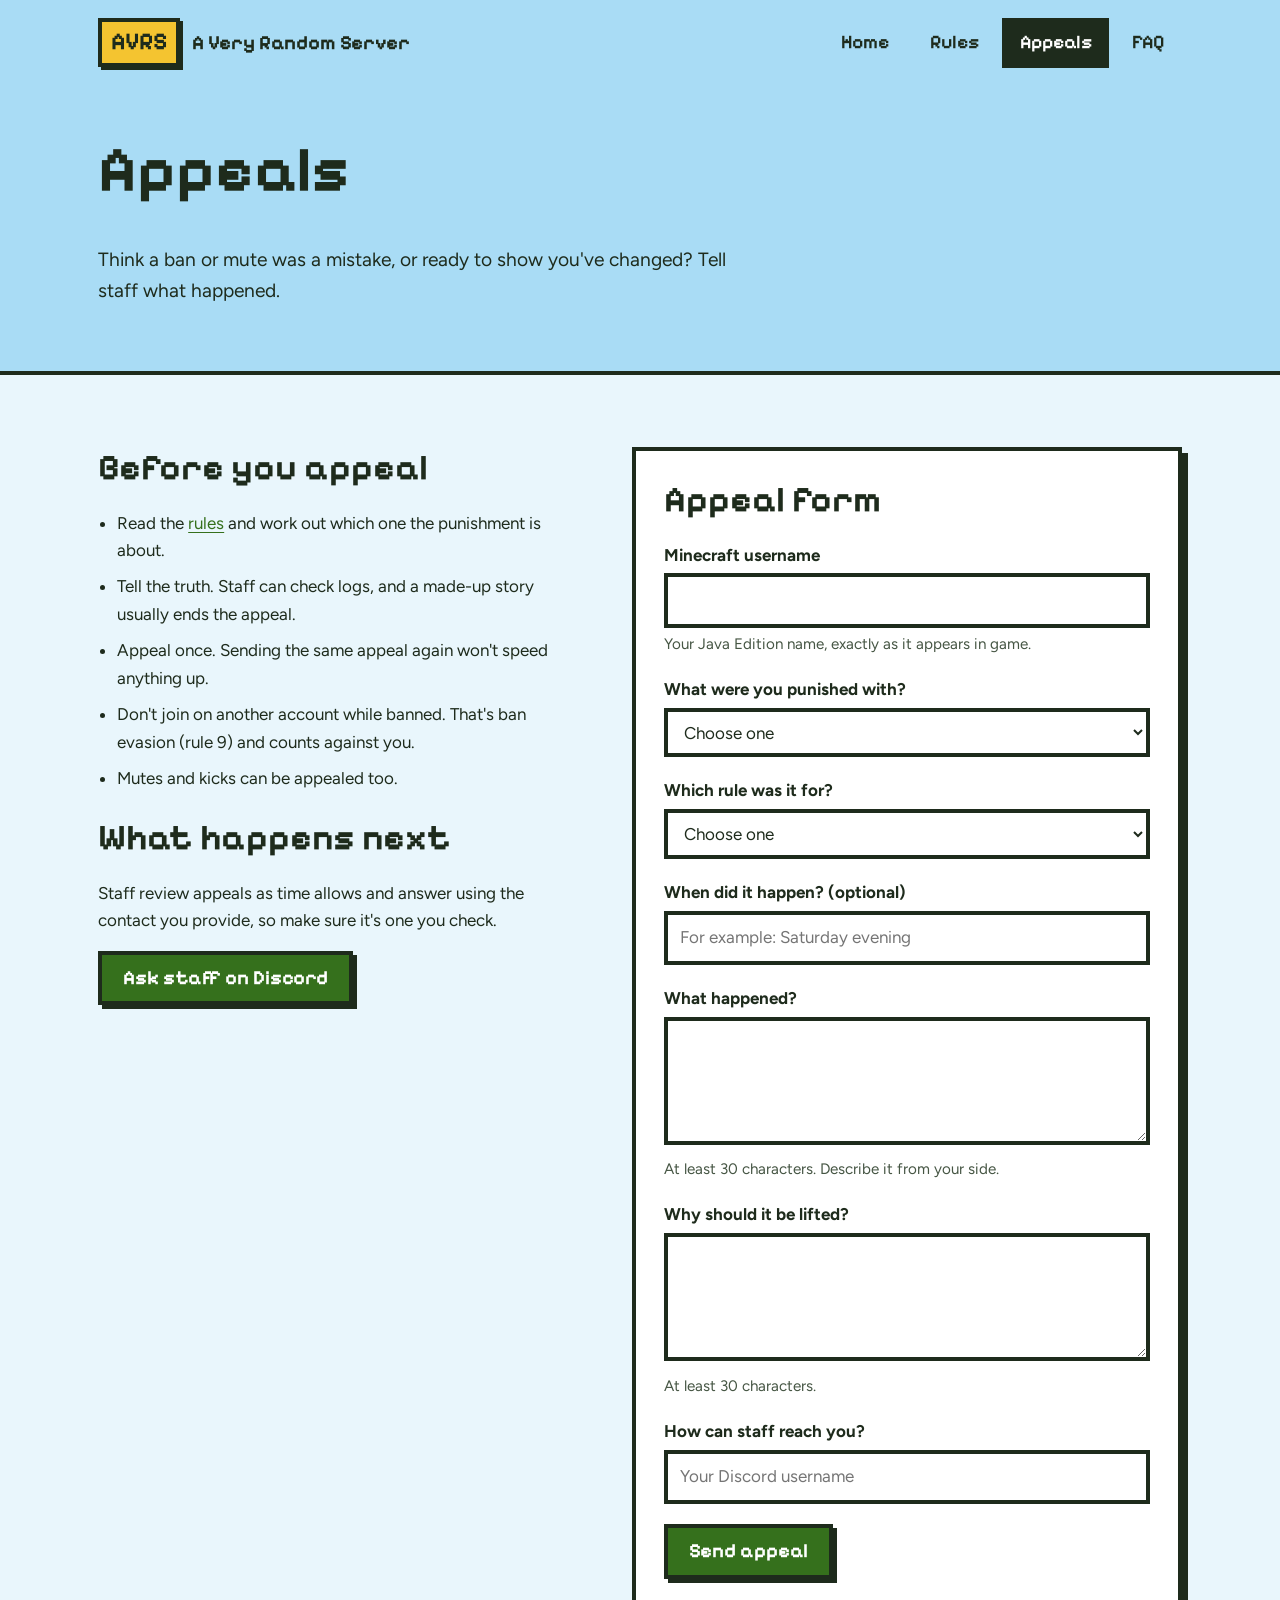
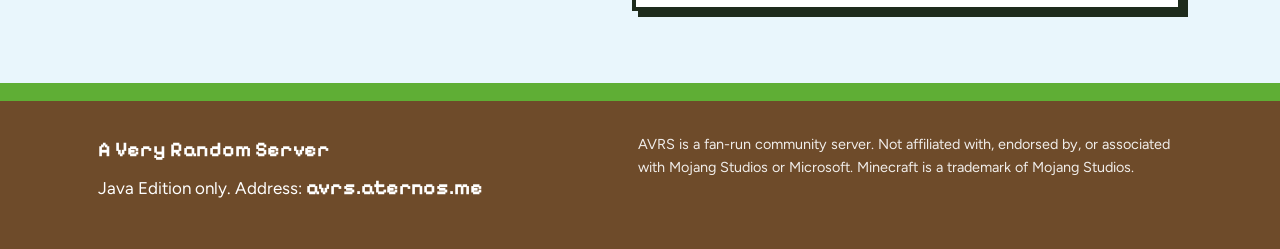
==== appeals.html @ f4247d4e "Add files via upload" ====
<!doctype html>
<html lang="en">
<head>
<meta charset="utf-8">
<meta name="viewport" content="width=device-width, initial-scale=1">
<title>Appeals | A Very Random Server</title>
<meta name="description" content="Appeal a ban or mute on A Very Random Server.">
<link rel="icon" href="data:image/svg+xml,%3Csvg xmlns='http://www.w3.org/2000/svg' viewBox='0 0 16 16'%3E%3Crect width='16' height='16' fill='%236e4b2a'/%3E%3Crect width='16' height='5' fill='%2335701c'/%3E%3C/svg%3E">
<link rel="preconnect" href="https://fonts.googleapis.com">
<link rel="preconnect" href="https://fonts.gstatic.com" crossorigin>
<link href="https://fonts.googleapis.com/css2?family=Figtree:wght@400;600;700&family=Pixelify+Sans:wght@400..700&display=swap" rel="stylesheet">
<link rel="stylesheet" href="style.css">
<script src="script.js" defer></script>
</head>
<body>
<a class="skip" href="#main">Skip to content</a>
<div class="sky">
  <header class="site-header wrap">
    <a class="brand" href="index.html" aria-label="A Very Random Server, home">
      <span class="brand-mark">AVRS</span><span class="brand-name">A Very Random Server</span>
    </a>
    <button class="nav-toggle" type="button" aria-expanded="false" aria-controls="site-nav">Menu</button>
    <nav class="nav" id="site-nav" aria-label="Main">
      <a href="index.html">Home</a>
      <a href="rules.html">Rules</a>
      <a href="appeals.html" aria-current="page">Appeals</a>
      <a href="faq.html">FAQ</a>
    </nav>
  </header>
  <div class="page-head wrap">
    <h1>Appeals</h1>
    <p>Think a ban or mute was a mistake, or ready to show you've changed? Tell staff what happened.</p>
  </div>
</div>

<main id="main">
  <section class="section wrap split">
    <div class="prose">
      <h2>Before you appeal</h2>
      <ul>
        <li>Read the <a href="rules.html">rules</a> and work out which one the punishment is about.</li>
        <li>Tell the truth. Staff can check logs, and a made-up story usually ends the appeal.</li>
        <li>Appeal once. Sending the same appeal again won't speed anything up.</li>
        <li>Don't join on another account while banned. That's ban evasion (rule 9) and counts against you.</li>
        <li>Mutes and kicks can be appealed too.</li>
      </ul>
      <h2>What happens next</h2>
      <p>Staff review appeals as time allows and answer using the contact you provide, so make sure it's one you check.</p>
      <p><a class="btn green" href="https://discord.com" data-discord hidden>Ask staff on Discord</a></p>
    </div>

    <div class="box">
      <h2>Appeal form</h2>
      <form id="appeal-form" novalidate>
        <div class="field">
          <label for="username">Minecraft username</label>
          <input type="text" id="username" name="username" required minlength="3" maxlength="16" pattern="[A-Za-z0-9_]{3,16}" autocomplete="off" spellcheck="false" title="3 to 16 letters, numbers, or underscores">
          <p class="hint">Your Java Edition name, exactly as it appears in game.</p>
        </div>

        <div class="field">
          <label for="punishment">What were you punished with?</label>
          <select id="punishment" name="punishment" required>
            <option value="">Choose one</option>
            <option>Permanent ban</option>
            <option>Temporary ban</option>
            <option>Mute</option>
            <option>Kick or other</option>
          </select>
        </div>

        <div class="field">
          <label for="rule">Which rule was it for?</label>
          <select id="rule" name="rule" required>
            <option value="">Choose one</option>
            <option value="Rule 1: Be respectful">1. Be respectful</option>
            <option value="Rule 2: No griefing or stealing">2. No griefing or stealing</option>
            <option value="Rule 3: No cheating">3. No cheating</option>
            <option value="Rule 4: No exploits or duping">4. No exploits or duping</option>
            <option value="Rule 5: PvP needs consent">5. PvP needs consent</option>
            <option value="Rule 6: No spam or advertising">6. No spam or advertising</option>
            <option value="Rule 7: Don't lag the server">7. Don't lag the server</option>
            <option value="Rule 8: Keep it appropriate">8. Keep it appropriate</option>
            <option value="Rule 9: No ban evasion">9. No ban evasion</option>
            <option value="Rule 10: Staff have the final say">10. Staff have the final say</option>
            <option value="Not sure">I'm not sure</option>
          </select>
        </div>

        <div class="field">
          <label for="when">When did it happen? (optional)</label>
          <input type="text" id="when" name="when" maxlength="100" placeholder="For example: Saturday evening">
        </div>

        <div class="field">
          <label for="what">What happened?</label>
          <textarea id="what" name="what" required minlength="30" maxlength="900"></textarea>
          <p class="hint">At least 30 characters. Describe it from your side.</p>
        </div>

        <div class="field">
          <label for="why">Why should it be lifted?</label>
          <textarea id="why" name="why" required minlength="30" maxlength="900"></textarea>
          <p class="hint">At least 30 characters.</p>
        </div>

        <div class="field">
          <label for="contact">How can staff reach you?</label>
          <input type="text" id="contact" name="contact" required maxlength="100" placeholder="Your Discord username" autocomplete="off">
        </div>

        <div class="hp" aria-hidden="true">
          <label for="website">Leave this empty</label>
          <input type="text" id="website" name="website" tabindex="-1" autocomplete="off">
        </div>

        <button class="btn green" type="submit">Send appeal</button>
        <div id="appeal-result" role="status" aria-live="polite" hidden></div>
      </form>
    </div>
  </section>
</main>

<footer class="site-footer">
  <div class="wrap">
    <div>
      <p><strong>A Very Random Server</strong></p>
      <p>Java Edition only. Address: <strong>avrs.aternos.me</strong></p>
      <p><a href="https://discord.com" data-discord hidden>Join our Discord</a></p>
    </div>
    <p class="fine">AVRS is a fan-run community server. Not affiliated with, endorsed by, or associated with Mojang Studios or Microsoft. Minecraft is a trademark of Mojang Studios.</p>
  </div>
</footer>
</body>
</html>
---- style.css ----
/* A Very Random Server (AVRS) — shared styles */

:root {
  --sky: #a9dcf5;
  --sky-pale: #e9f6fc;
  --ink: #1e2b1c;
  --muted: #465644;
  --grass: #35701c;
  --grass-light: #5fae35;
  --dirt: #6e4b2a;
  --gold: #f4c430;
  --red: #b83a2a;
  --stone: #8d9296;
  --font-display: "Pixelify Sans", "Courier New", monospace;
  --font-body: "Figtree", system-ui, -apple-system, "Segoe UI", sans-serif;
}

*, *::before, *::after { box-sizing: border-box; }

html { scroll-behavior: smooth; }

body {
  margin: 0;
  background: var(--sky-pale);
  color: var(--ink);
  font-family: var(--font-body);
  font-size: 1.0625rem;
  line-height: 1.6;
}

a { color: var(--grass); text-underline-offset: 0.2em; }

h1, h2, h3 {
  font-family: var(--font-display);
  font-weight: 700;
  line-height: 1.15;
  margin: 0 0 0.6em;
}
h1 { font-size: clamp(2.5rem, 7vw, 4.75rem); }
h2 { font-size: clamp(1.6rem, 3.4vw, 2.25rem); }
h3 { font-size: 1.35rem; }
p { margin: 0 0 1em; }

:focus-visible { outline: 4px solid #1d5fd6; outline-offset: 3px; }

.skip {
  position: absolute; left: 1rem; top: -5rem; z-index: 10;
  background: #fff; border: 4px solid var(--ink); padding: 0.5rem 1rem;
  font-family: var(--font-display);
}
.skip:focus { top: 1rem; }

/* Layout */
.wrap { max-width: 1180px; margin-inline: auto; padding-inline: clamp(1rem, 4vw, 3rem); }
.section { padding-block: clamp(2.5rem, 6vw, 4.5rem); }
.hint { color: var(--muted); font-size: 0.95rem; }

/* Pixel panel */
.box {
  background: #fff;
  border: 4px solid var(--ink);
  box-shadow: 6px 6px 0 var(--ink);
  padding: clamp(1.1rem, 3vw, 1.75rem);
}

/* Sky band: header + hero, with one slow cloud drift */
.sky { background: var(--sky); position: relative; overflow: hidden; border-bottom: 4px solid var(--ink); }
.sky > * { position: relative; z-index: 1; }
.sky::before, .sky::after {
  content: ""; position: absolute; z-index: 0; pointer-events: none;
  background: url("data:image/svg+xml,%3Csvg xmlns='http://www.w3.org/2000/svg' viewBox='0 0 28 8' shape-rendering='crispEdges'%3E%3Cg fill='%23fff'%3E%3Crect x='8' y='0' width='8' height='2'/%3E%3Crect x='4' y='2' width='18' height='2'/%3E%3Crect x='0' y='4' width='28' height='2'/%3E%3Crect x='2' y='6' width='24' height='2'/%3E%3C/g%3E%3C/svg%3E") no-repeat center / contain;
  image-rendering: pixelated;
  left: -260px;
  animation: drift 110s linear infinite;
}
.sky::before { width: 224px; height: 64px; top: 14%; }
.sky::after { width: 168px; height: 48px; top: 58%; animation-duration: 160s; animation-delay: -70s; }
@keyframes drift { to { transform: translateX(calc(100vw + 520px)); } }

/* Header */
.site-header {
  display: flex; align-items: center; justify-content: space-between; gap: 1rem;
  padding-block: 1.1rem;
}
.brand { display: flex; align-items: center; gap: 0.75rem; text-decoration: none; color: var(--ink); font-family: var(--font-display); font-weight: 700; font-size: 1.25rem; }
.brand-mark { background: var(--gold); border: 4px solid var(--ink); box-shadow: 3px 3px 0 var(--ink); padding: 0.1rem 0.55rem; font-size: 1.5rem; }

.nav { display: flex; gap: 0.35rem; }
.nav a {
  font-family: var(--font-display); font-size: 1.2rem; font-weight: 600;
  color: var(--ink); text-decoration: none;
  padding: 0.35rem 0.85rem; border: 4px solid transparent;
}
.nav a:hover { border-color: var(--ink); background: #fff; }
.nav a[aria-current="page"] { background: var(--ink); border-color: var(--ink); color: #fff; }

.nav-toggle {
  display: none;
  font-family: var(--font-display); font-size: 1.15rem; font-weight: 600; color: var(--ink);
  background: #fff; border: 4px solid var(--ink); box-shadow: 3px 3px 0 var(--ink);
  padding: 0.3rem 0.9rem; cursor: pointer;
}

/* Buttons */
.btn {
  display: inline-block; cursor: pointer; text-decoration: none; text-align: center;
  font-family: var(--font-display); font-size: 1.25rem; font-weight: 700; line-height: 1.2;
  color: var(--ink); background: var(--gold);
  border: 4px solid var(--ink); box-shadow: 4px 4px 0 var(--ink);
  padding: 0.7rem 1.3rem;
  transition: transform 0.08s, box-shadow 0.08s;
}
.btn:hover { transform: translate(-1px, -1px); box-shadow: 5px 5px 0 var(--ink); }
.btn:active { transform: translate(4px, 4px); box-shadow: 0 0 0 var(--ink); }
.btn.dark { background: var(--ink); color: #fff; }
.btn.green { background: var(--grass); color: #fff; }
.btn.light { background: #fff; }
.btn[disabled] { opacity: 0.6; cursor: wait; }

/* Home hero */
.hero {
  display: grid; grid-template-columns: minmax(0, 1.35fr) minmax(0, 1fr); gap: clamp(1.5rem, 5vw, 3.5rem);
  align-items: start;
  padding-block: clamp(1.5rem, 5vw, 4rem) clamp(3rem, 7vw, 6rem);
}
.lede { font-size: 1.25rem; max-width: 34rem; }
.ip { display: flex; flex-wrap: wrap; gap: 1rem; margin-top: 1.75rem; }
.ip-address {
  font-family: var(--font-display); font-size: clamp(1.4rem, 4vw, 2rem); font-weight: 700;
  background: #fff; border: 4px solid var(--ink); box-shadow: 6px 6px 0 var(--ink);
  padding: 0.5rem 1rem;
}
.java-note { margin-top: 1.5rem; font-weight: 600; }

/* Status panel */
.status h2 { font-size: 1.4rem; margin-bottom: 0.9rem; }
.status-line { display: flex; align-items: center; gap: 0.7rem; font-family: var(--font-display); font-weight: 700; font-size: 1.9rem; line-height: 1; margin-bottom: 1.1rem; }
.dot { width: 18px; height: 18px; flex: none; background: var(--stone); border: 3px solid var(--ink); }
.dot[data-state="online"] { background: #4ccf3a; }
.dot[data-state="offline"] { background: var(--red); }
.dot[data-state="starting"] { background: var(--gold); }
.facts { display: grid; grid-template-columns: 1fr 1fr; gap: 1rem; margin: 0 0 1rem; }
.facts dt { font-size: 0.9rem; color: var(--muted); }
.facts dd { margin: 0; font-family: var(--font-display); font-weight: 600; font-size: 1.3rem; }
.status .hint { margin: 0; }

/* Steps (a real sequence) */
.steps { list-style: none; counter-reset: step; display: grid; grid-template-columns: repeat(3, minmax(0, 1fr)); gap: 1.75rem; padding: 0; margin: 0; }
.steps li { counter-increment: step; background: #fff; border: 4px solid var(--ink); box-shadow: 6px 6px 0 var(--ink); padding: 1.25rem; }
.steps li::before {
  content: counter(step); display: grid; place-items: center; width: 2.6rem; height: 2.6rem; margin-bottom: 0.8rem;
  background: var(--gold); border: 4px solid var(--ink); font-family: var(--font-display); font-weight: 700; font-size: 1.4rem;
}
.steps h3 { margin-bottom: 0.3em; }
.steps p { margin: 0; }

/* Random generator */
.chaos { background: var(--gold); }
.chaos h2 { margin-bottom: 0.4em; }
.chaos-output { min-height: 3.6em; font-family: var(--font-display); font-weight: 600; font-size: clamp(1.4rem, 3.2vw, 2rem); line-height: 1.25; margin: 0 0 1.25rem; max-width: 40rem; }

/* Link rows */
.rows { background: #fff; border: 4px solid var(--ink); box-shadow: 6px 6px 0 var(--ink); }
.rows a { display: block; padding: 1.1rem 1.4rem; color: var(--ink); text-decoration: none; border-top: 4px solid var(--ink); }
.rows a:first-child { border-top: 0; }
.rows a:hover { background: var(--gold); }
.rows strong { display: block; font-family: var(--font-display); font-size: 1.6rem; }
.rows span { color: var(--muted); }
.rows a:hover span { color: var(--ink); }

/* Inner page header */
.page-head { padding-block: clamp(1.5rem, 4vw, 3rem) clamp(2.5rem, 5vw, 4rem); }
.page-head h1 { font-size: clamp(2.4rem, 6vw, 4rem); }
.page-head p { max-width: 40rem; font-size: 1.2rem; margin: 0; }

/* Rules */
.rules { max-width: 54rem; }
.rule { display: grid; grid-template-columns: 3.5rem minmax(0, 1fr); gap: 1.1rem; padding: 1.25rem 0; border-top: 4px solid var(--ink); scroll-margin-top: 1rem; }
.rule:first-child { border-top: 0; padding-top: 0; }
.rule:last-child { padding-bottom: 0; }
.rule-num { display: grid; place-items: center; width: 3.5rem; height: 3.5rem; background: var(--gold); border: 4px solid var(--ink); font-family: var(--font-display); font-weight: 700; font-size: 1.7rem; }
.rule h2 { font-size: 1.6rem; margin-bottom: 0.25em; }
.rule p { margin: 0; max-width: 60ch; }

.ladder { list-style: none; margin: 0 0 1rem; padding: 0; display: grid; grid-template-columns: repeat(4, minmax(0, 1fr)); border: 4px solid var(--ink); box-shadow: 6px 6px 0 var(--ink); }
.ladder li { padding: 1rem 1.1rem; border-left: 4px solid var(--ink); }
.ladder li:first-child { border-left: 0; }
.ladder strong { display: block; font-family: var(--font-display); font-size: 1.35rem; margin-bottom: 0.2rem; }
.ladder p { margin: 0; font-size: 0.95rem; }
.l1 { background: #f7e9a8; }
.l2 { background: var(--gold); }
.l3 { background: #e0804f; }
.l4 { background: var(--red); color: #fff; }

/* Appeals */
.split { display: grid; grid-template-columns: minmax(0, 1fr) minmax(0, 1.15fr); gap: clamp(1.5rem, 5vw, 3.5rem); align-items: start; }
.prose ul { padding-left: 1.2rem; margin: 0 0 1.5rem; }
.prose li { margin-bottom: 0.6rem; max-width: 52ch; }

.field { margin-bottom: 1.25rem; }
.field label { display: block; font-weight: 700; margin-bottom: 0.3rem; }
.field .hint { margin: 0.25rem 0 0; }
input[type="text"], select, textarea {
  width: 100%; font: inherit; color: var(--ink); background: #fff;
  border: 4px solid var(--ink); padding: 0.6rem 0.75rem; border-radius: 0;
}
textarea { min-height: 8rem; resize: vertical; }
input:user-invalid, textarea:user-invalid, select:user-invalid { border-color: var(--red); }
.hp { position: absolute; left: -9999px; width: 1px; height: 1px; overflow: hidden; }

.notice { margin-top: 1.25rem; padding: 1rem 1.2rem; border: 4px solid var(--ink); background: #fff; }
.notice p { margin: 0 0 0.75rem; }
.notice p:last-child { margin-bottom: 0; }
.notice.success { background: #c9f0b8; }
.notice.error { background: #f6c9c2; }
.notice textarea { min-height: 12rem; margin-bottom: 0.9rem; font-size: 0.95rem; }

/* FAQ */
.faq { max-width: 52rem; }
.faq details { background: #fff; border: 4px solid var(--ink); box-shadow: 6px 6px 0 var(--ink); margin-bottom: 1.5rem; }
.faq summary { cursor: pointer; list-style: none; padding: 1rem 1.25rem; font-family: var(--font-display); font-weight: 700; font-size: 1.35rem; display: flex; justify-content: space-between; gap: 1rem; }
.faq summary::-webkit-details-marker { display: none; }
.faq summary::after { content: "+"; flex: none; }
.faq details[open] summary::after { content: "\2013"; }
.faq details[open] summary { background: var(--gold); border-bottom: 4px solid var(--ink); }
.faq .answer { padding: 1rem 1.25rem 0.25rem; }
.faq .answer ul { padding-left: 1.2rem; margin: 0 0 1em; }

/* Footer */
.site-footer { background: var(--dirt); border-top: 18px solid var(--grass-light); color: #fff; padding-block: 2rem 2.5rem; }
.site-footer .wrap { display: flex; flex-wrap: wrap; justify-content: space-between; gap: 1rem 2rem; }
.site-footer p { margin: 0 0 0.3rem; }
.site-footer a { color: #fff; }
.site-footer strong { font-family: var(--font-display); font-size: 1.3rem; }
.site-footer .fine { font-size: 0.9rem; opacity: 0.9; max-width: 34rem; }

/* Responsive */
@media (max-width: 900px) {
  .hero, .split { grid-template-columns: minmax(0, 1fr); }
  .steps { grid-template-columns: minmax(0, 1fr); }
  .ladder { grid-template-columns: repeat(2, minmax(0, 1fr)); }
  .ladder li:nth-child(odd) { border-left: 0; }
  .ladder li:nth-child(n + 3) { border-top: 4px solid var(--ink); }
}
@media (max-width: 720px) {
  .nav-toggle { display: inline-block; }
  .nav {
    display: none; position: absolute; top: 100%; left: clamp(1rem, 4vw, 3rem); right: clamp(1rem, 4vw, 3rem);
    flex-direction: column; background: #fff; border: 4px solid var(--ink); box-shadow: 6px 6px 0 var(--ink); padding: 0.4rem; z-index: 5;
  }
  .nav.open { display: flex; }
}
@media (max-width: 520px) {
  .brand-name { display: none; }
  .rule { grid-template-columns: minmax(0, 1fr); gap: 0.6rem; }
  .ladder { grid-template-columns: minmax(0, 1fr); }
  .ladder li { border-left: 0; }
  .ladder li:nth-child(n + 2) { border-top: 4px solid var(--ink); }
}

@media (prefers-reduced-motion: reduce) {
  html { scroll-behavior: auto; }
  .sky::before, .sky::after { animation: none; }
  .sky::before { left: 58%; }
  .sky::after { left: 8%; }
  .btn { transition: none; }
}

.visually-hidden { position: absolute; width: 1px; height: 1px; overflow: hidden; clip: rect(0 0 0 0); white-space: nowrap; }
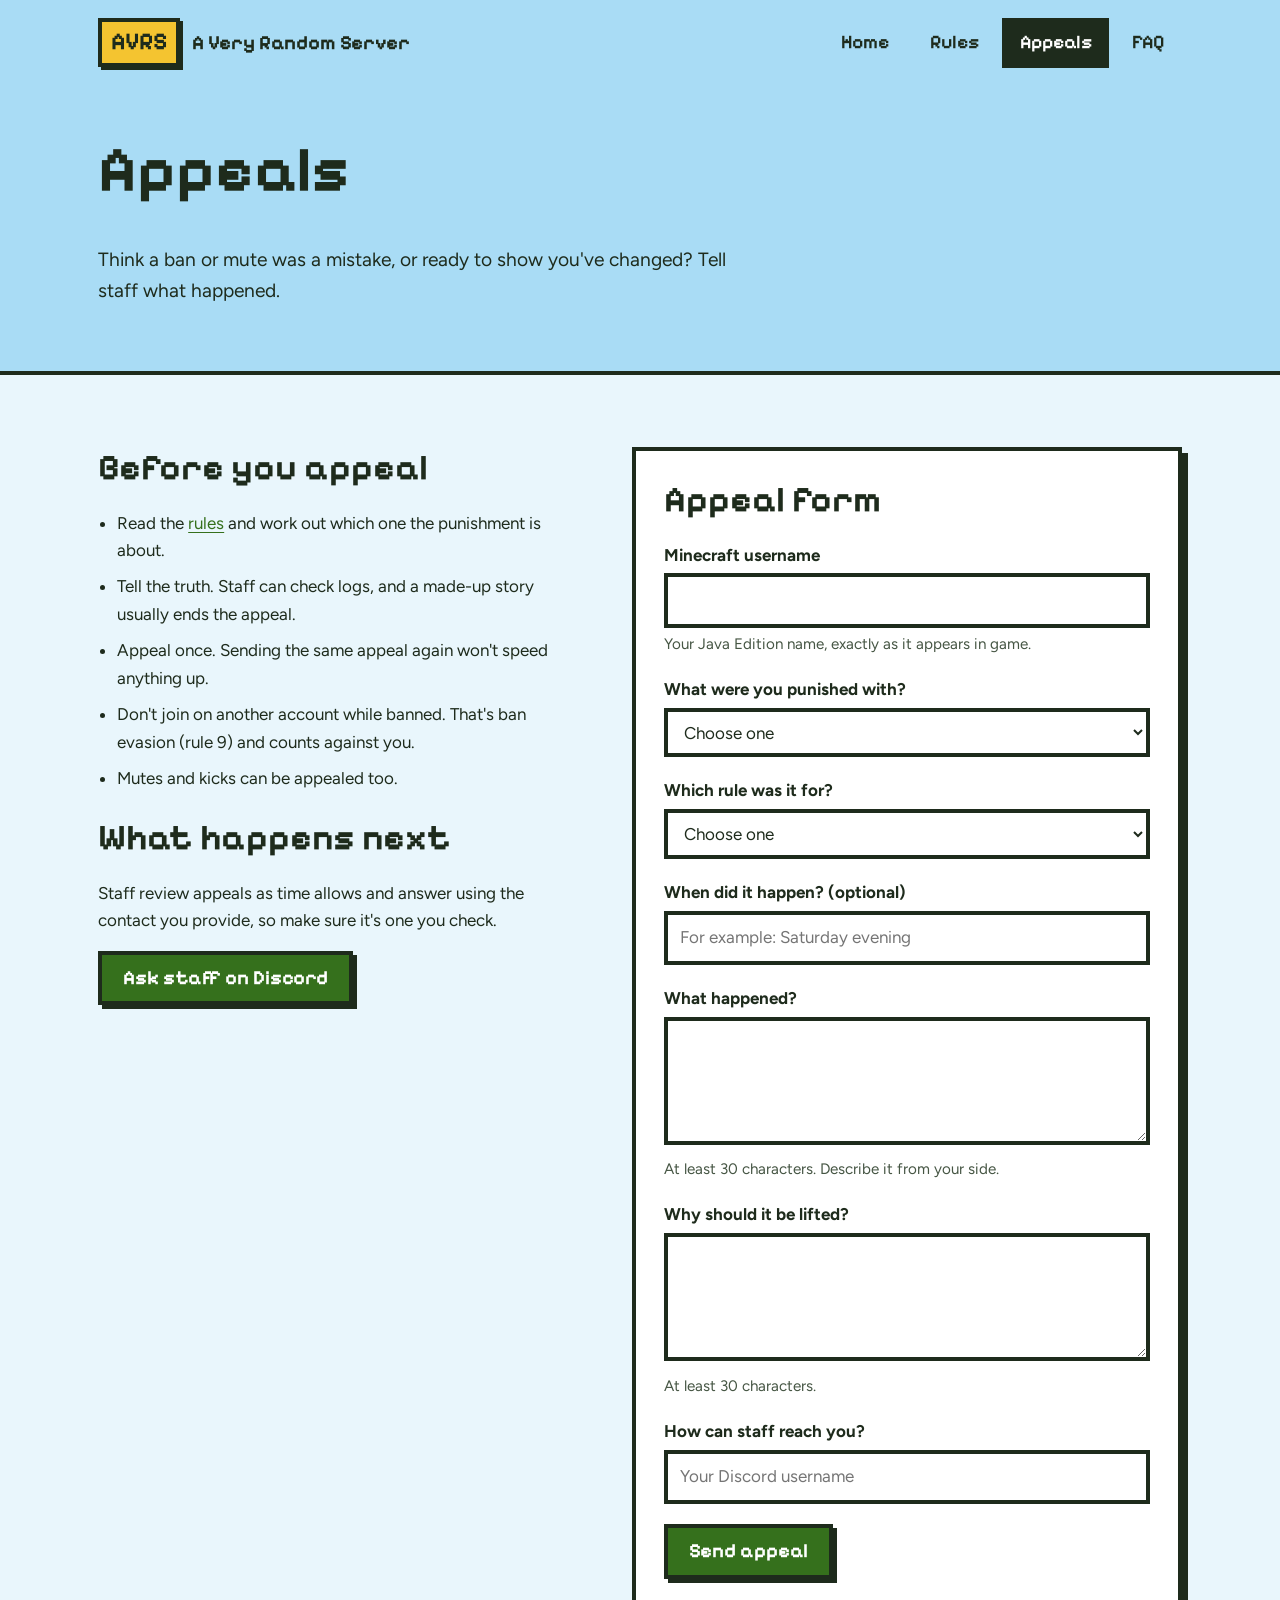
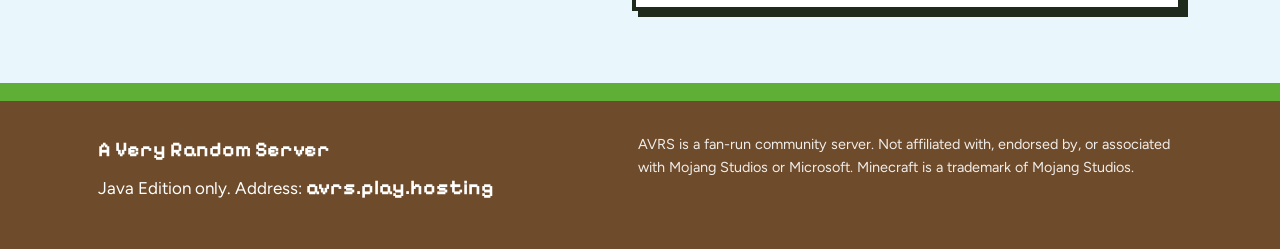
==== commit 655225e0: "d" ====
--- a/appeals.html
+++ b/appeals.html
@@ -125,7 +125,7 @@
   <div class="wrap">
     <div>
       <p><strong>A Very Random Server</strong></p>
-      <p>Java Edition only. Address: <strong>avrs.aternos.me</strong></p>
+      <p>Java Edition only. Address: <strong>avrs.play.hosting</strong></p>
       <p><a href="https://discord.com" data-discord hidden>Join our Discord</a></p>
     </div>
     <p class="fine">AVRS is a fan-run community server. Not affiliated with, endorsed by, or associated with Mojang Studios or Microsoft. Minecraft is a trademark of Mojang Studios.</p>
